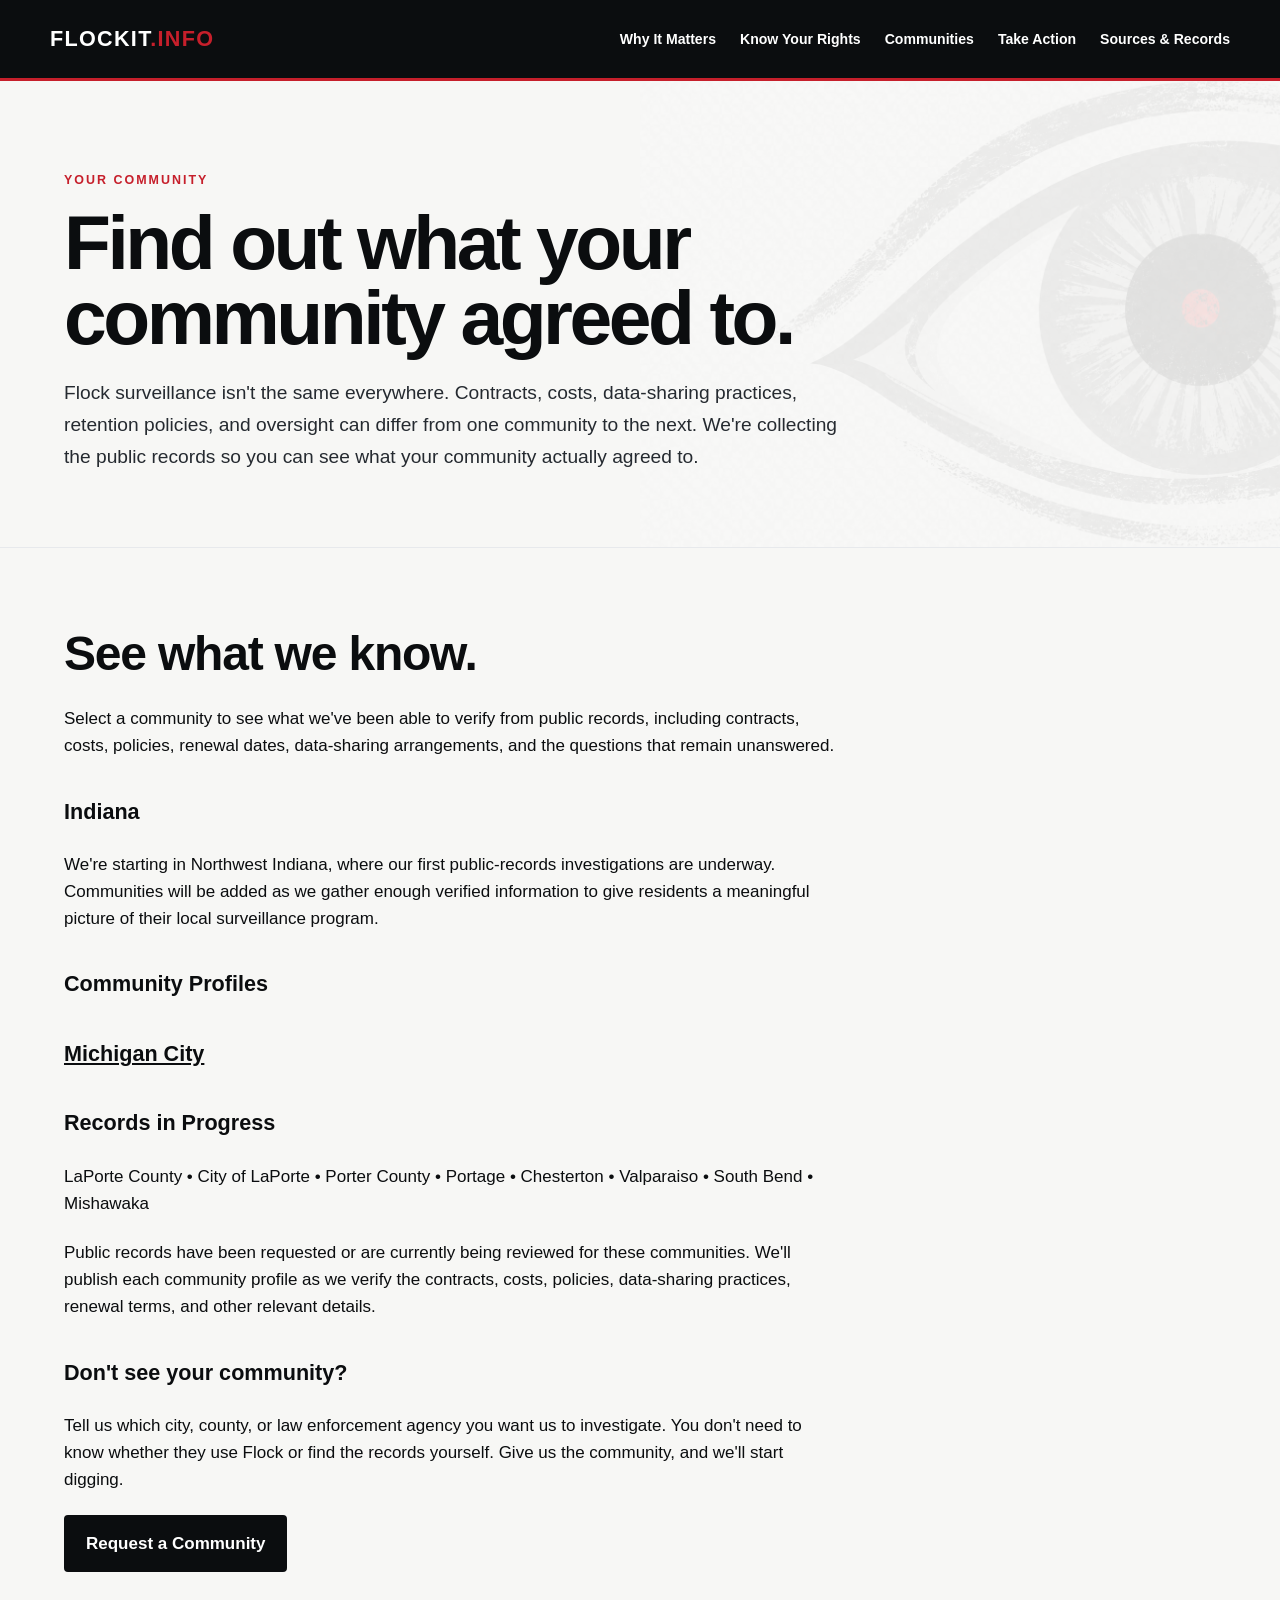
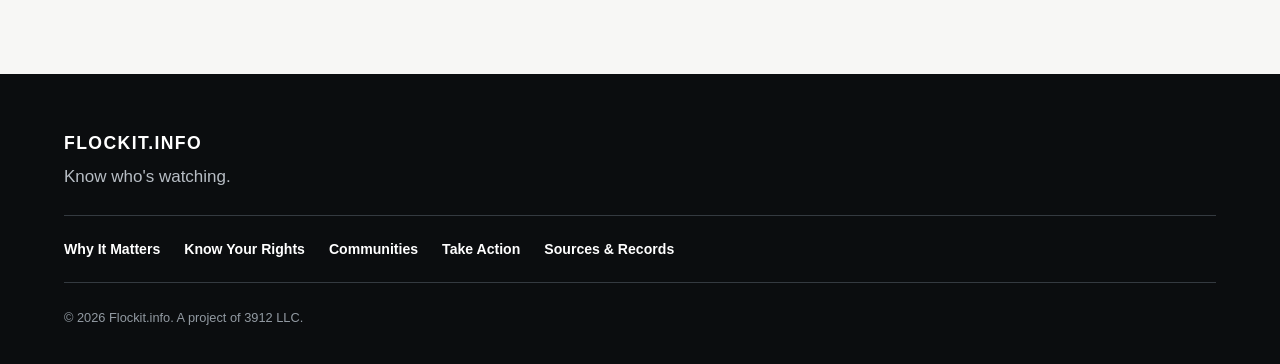
==== communities.html @ 0458b480 "Update communities.html Link Michigan City community profile" ====
<!DOCTYPE html>
<html lang="en">
<head>
  <meta charset="UTF-8">
  <meta name="viewport" content="width=device-width, initial-scale=1.0">

  <title>Communities | Flockit.info</title>
  <meta name="description" content="Know what surveillance technology is being used in your community, what it can do, and what you can do about it.">

  <link rel="stylesheet" href="styles.css">
</head>

<body>

  <!-- SITE HEADER -->
  <header class="site-header">
    <div class="header-inner">

      <a class="site-logo" href="index.html" aria-label="Flockit.info home">
        FLOCKIT<span>.INFO</span>
      </a>

      <nav class="site-nav" aria-label="Main navigation">
        <a href="why-it-matters.html">Why It Matters</a>
        <a href="#">Know Your Rights</a>
        <a href="find-your-community.html">Communities</a>
        <a href="take-action.html">Take Action</a>
        <a href="#">Sources &amp; Records</a>
      </nav>

    </div>
  </header>


  <!-- PAGE CONTENT -->
  <main>

    <section class="page-hero">
      <div class="content-width">

        <p class="eyebrow">YOUR COMMUNITY</p>

        <h1>Find out what your community agreed to.</h1>

        <p class="page-intro">
  Flock surveillance isn't the same everywhere. Contracts, costs, data-sharing practices, retention policies, and oversight can differ from one community to the next. We're collecting the public records so you can see what your community actually agreed to.
</p>

      </div>
    </section>


    <section class="content-section">
      <div class="content-width">

        <h2>See what we know.</h2>

       <p>
  Select a community to see what we've been able to verify from public records, including contracts, costs, policies, renewal dates, data-sharing arrangements, and the questions that remain unanswered.
</p>
<div class="community-list">

  <h3>Indiana</h3>

<p>
  We're starting in Northwest Indiana, where our first public-records investigations are underway. Communities will be added as we gather enough verified information to give residents a meaningful picture of their local surveillance program.
</p>

  <h3>Community Profiles</h3>

<p>
  <h3><a href="michigan-city.html">Michigan City</a></h3>
</p>

<h3>Records in Progress</h3>

<p>
  LaPorte County • City of LaPorte • Porter County • Portage • Chesterton • Valparaiso • South Bend • Mishawaka
</p>

<p>
  Public records have been requested or are currently being reviewed for these communities. We'll publish each community profile as we verify the contracts, costs, policies, data-sharing practices, renewal terms, and other relevant details.
</p>
</div>
        <h3>Don't see your community?</h3>

<p>
  Tell us which city, county, or law enforcement agency you want us to investigate. You don't need to know whether they use Flock or find the records yourself. Give us the community, and we'll start digging.
</p>

<p>
  <a class="button" href="request-a-community.html">Request a Community</a>
</p>
      </div>
    </section>

  </main>


  <!-- SITE FOOTER -->
  <footer class="site-footer">
    <div class="footer-inner">

      <div class="footer-brand">
        <strong>FLOCKIT.INFO</strong>
        <p>Know who's watching.</p>
      </div>

      <nav class="footer-nav" aria-label="Footer navigation">
        <a href="why-it-matters.html">Why It Matters</a>
        <a href="#">Know Your Rights</a>
        <a href="find-your-community.html">Communities</a>
        <a href="take-action.html">Take Action</a>
        <a href="#">Sources &amp; Records</a>
      </nav>

      <p class="footer-legal">
        © 2026 Flockit.info. A project of 3912 LLC.
      </p>

    </div>
  </footer>

</body>
</html>
---- styles.css ----
/* =========================================================
   FLOCKIT.INFO
   MASTER STYLESHEET

   Shared by every page on Flockit.info.
   Make site-wide design changes here whenever possible.
   ========================================================= */


/* ---------- SITE VARIABLES ---------- */

:root {
  --black: #0b0d0f;
  --dark: #15181c;
  --dark-gray: #252a30;
  --gray: #66707a;
  --light-gray: #e7e9ec;
  --off-white: #f7f7f5;
  --white: #ffffff;
  --red: #c61f2b;

  --content-width: 1180px;
  --reading-width: 780px;
}


/* ---------- RESET ---------- */

* {
  box-sizing: border-box;
}

html {
  scroll-behavior: smooth;
}

body {
  margin: 0;
  background: var(--white);
  color: var(--black);
  font-family: Arial, Helvetica, sans-serif;
  font-size: 17px;
  line-height: 1.6;
}

img {
  max-width: 100%;
  height: auto;
}

a {
  color: inherit;
}


/* ---------- SHARED PAGE WIDTH ---------- */

.content-width {
  width: min(90%, var(--content-width));
  margin: 0 auto;
}


/* =========================================================
   HEADER
   ========================================================= */

.site-header {
  background: var(--black);
  border-bottom: 3px solid var(--red);
}

.header-inner {
  width: min(94%, var(--content-width));
  min-height: 78px;
  margin: 0 auto;

  display: flex;
  align-items: center;
  justify-content: space-between;
  gap: 30px;
}

.site-logo {
  color: var(--white);
  font-size: 1.35rem;
  font-weight: 800;
  letter-spacing: 0.06em;
  text-decoration: none;
  white-space: nowrap;
}

.site-logo span {
  color: var(--red);
}


/* ---------- MAIN NAVIGATION ---------- */

.site-nav {
  display: flex;
  align-items: center;
  justify-content: flex-end;
  gap: 24px;
}

.site-nav a {
  color: var(--white);
  font-size: 0.88rem;
  font-weight: 700;
  text-decoration: none;
}

.site-nav a:hover,
.site-nav a:focus {
  color: var(--red);
}


/* =========================================================
   STANDARD PAGE HERO
   ========================================================= */

.page-hero {
  position: relative;
  overflow: hidden;
  padding: 90px 0 75px;
  background: var(--off-white);
  border-bottom: 1px solid var(--light-gray);
}

.page-hero::after {
  content: "";
  position: absolute;
  top: 50%;
  right: -120px;
  width: 760px;
  height: 520px;
  transform: translateY(-50%);
  background-image: url("eye-background.png");
  background-repeat: no-repeat;
  background-position: center;
  background-size: contain;
  opacity: 0.28;
  pointer-events: none;
}

.page-hero .content-width {
  position: relative;
  z-index: 1;
}

.eyebrow {
  margin: 0 0 14px;
  color: var(--red);
  font-size: 0.78rem;
  font-weight: 800;
  letter-spacing: 0.16em;
  text-transform: uppercase;
}

.page-hero h1 {
  max-width: 900px;
  margin: 0 0 22px;

  color: var(--black);
  font-size: clamp(2.6rem, 6vw, 5.5rem);
  line-height: 0.98;
  letter-spacing: -0.045em;
}

.page-intro {
  max-width: var(--reading-width);
  margin: 0;

  color: var(--dark-gray);
  font-size: 1.2rem;
  line-height: 1.65;
}


/* =========================================================
   STANDARD CONTENT
   ========================================================= */

.content-section {
  padding: 80px 0;
}

.content-section:nth-of-type(even) {
  background: var(--off-white);
}

.content-section h2 {
  max-width: 850px;
  margin: 0 0 24px;

  font-size: clamp(1.8rem, 4vw, 3rem);
  line-height: 1.1;
  letter-spacing: -0.025em;
}

.content-section h3 {
  margin-top: 35px;
  font-size: 1.35rem;
}

.content-section p {
  max-width: var(--reading-width);
  margin-top: 0;
  margin-bottom: 22px;
}


/* =========================================================
   BUTTONS
   ========================================================= */

.button {
  display: inline-block;
  padding: 13px 20px;

  background: var(--black);
  color: var(--white);

  border: 2px solid var(--black);
  border-radius: 4px;

  font-weight: 800;
  text-decoration: none;
}

.button:hover,
.button:focus {
  background: var(--red);
  border-color: var(--red);
}

.button-outline {
  background: transparent;
  color: var(--black);
}

.button-outline:hover,
.button-outline:focus {
  color: var(--white);
}


/* =========================================================
   CARDS
   ========================================================= */

.card-grid {
  display: grid;
  grid-template-columns: repeat(2, 1fr);
  gap: 24px;
  margin-top: 35px;
}

.card {
  padding: 28px;
  background: var(--white);
  border: 1px solid var(--light-gray);
  border-top: 4px solid var(--black);
}

.card h3 {
  margin: 0 0 12px;
}

.card p {
  margin-bottom: 0;
}


/* =========================================================
   CALLOUT / IMPORTANT INFORMATION
   ========================================================= */

.callout {
  max-width: 900px;
  margin: 40px 0;
  padding: 30px;

  background: var(--black);
  color: var(--white);

  border-left: 6px solid var(--red);
}

.callout h2,
.callout h3 {
  margin-top: 0;
  color: var(--white);
}

.callout p:last-child {
  margin-bottom: 0;
}


/* =========================================================
   FOOTER
   ========================================================= */

.site-footer {
  padding: 55px 0 35px;
  background: var(--black);
  color: var(--white);
}

.footer-inner {
  width: min(90%, var(--content-width));
  margin: 0 auto;
}

.footer-brand strong {
  font-size: 1.1rem;
  letter-spacing: 0.08em;
}

.footer-brand p {
  margin: 5px 0 25px;
  color: #b7bdc4;
}

.footer-nav {
  display: flex;
  flex-wrap: wrap;
  gap: 12px 24px;
  padding: 22px 0;

  border-top: 1px solid #343a40;
  border-bottom: 1px solid #343a40;
}

.footer-nav a {
  color: var(--white);
  font-size: 0.88rem;
  font-weight: 700;
  text-decoration: none;
}

.footer-nav a:hover,
.footer-nav a:focus {
  color: var(--red);
}

.footer-legal {
  margin: 25px 0 0;
  color: #929aa2;
  font-size: 0.8rem;
}


/* =========================================================
   ACCESSIBILITY
   ========================================================= */

a:focus-visible,
button:focus-visible {
  outline: 3px solid var(--red);
  outline-offset: 4px;
}


/* =========================================================
   MOBILE
   ========================================================= */

@media (max-width: 900px) {

  .header-inner {
    padding: 18px 0;
    flex-direction: column;
    align-items: flex-start;
  }

  .site-nav {
    width: 100%;
    flex-wrap: wrap;
    justify-content: flex-start;
    gap: 10px 18px;
  }

  .page-hero {
    padding: 65px 0 55px;
  }

  .content-section {
    padding: 60px 0;
  }

  .card-grid {
    grid-template-columns: 1fr;
  }
}


@media (max-width: 600px) {

  body {
    font-size: 16px;
  }

  .site-nav {
    flex-direction: column;
    align-items: flex-start;
  }

  .page-hero h1 {
    font-size: 2.7rem;
  }

  .callout {
    padding: 24px;
  }
}
.community-request-form {
  display: grid;
  gap: 0.75rem;
  max-width: 760px;
  margin-top: 2rem;
}

.community-request-form label {
  font-weight: 700;
}

.community-request-form input,
.community-request-form textarea {
  width: 100%;
  padding: 0.65rem 0.8rem;
  border: 1px solid #cfcfcf;
  font: inherit;
  background: #fff;
}

.community-request-form textarea {
  resize: vertical;
}

.community-request-form .button {
  width: fit-content;
  margin-top: 0.5rem;
  border: 0;
  cursor: pointer;
}

.form-note {
  max-width: 760px;
  margin-top: 1.5rem;
  font-size: 0.95rem;
}
/* =========================================================
   SUPPORT THE WORK
   ========================================================= */

.support-cta {
  margin-top: 2.5rem;
  padding: 2rem;
  border: 2px solid var(--black);
  border-left: 6px solid var(--red);
  background: var(--white);
}

.support-cta h3 {
  margin-top: 0;
  font-size: 1.5rem;
}

.support-cta p:last-child {
  margin-bottom: 0;
}

/* =========================================================
   COMMUNITY PROFILE — AT A GLANCE
   ========================================================= */

.profile-facts {
  display: grid;
  grid-template-columns: repeat(3, 1fr);
  gap: 1px;
  margin-bottom: 3.5rem;
  background: var(--black);
  border: 2px solid var(--black);
}

.profile-facts h2 {
  grid-column: 1 / -1;
  margin: 0;
  padding: 1.5rem 2rem;
  background: var(--black);
  color: var(--white);
  font-size: 1.75rem;
}

.profile-fact {
  display: flex;
  flex-direction: column;
  gap: 0.4rem;
  padding: 1.5rem 2rem;
  background: var(--white);
}

.fact-label {
  color: var(--red);
  font-size: 0.8rem;
  font-weight: 800;
  letter-spacing: 0.08em;
  text-transform: uppercase;
}

.profile-fact strong {
  font-size: 1.1rem;
  line-height: 1.35;
}
@media (max-width: 768px) {
  .profile-facts {
    grid-template-columns: 1fr;
  }

  .profile-facts h2 {
    padding: 1.25rem 1.5rem;
  }

  .profile-fact {
    padding: 1.25rem 1.5rem;
  }
}
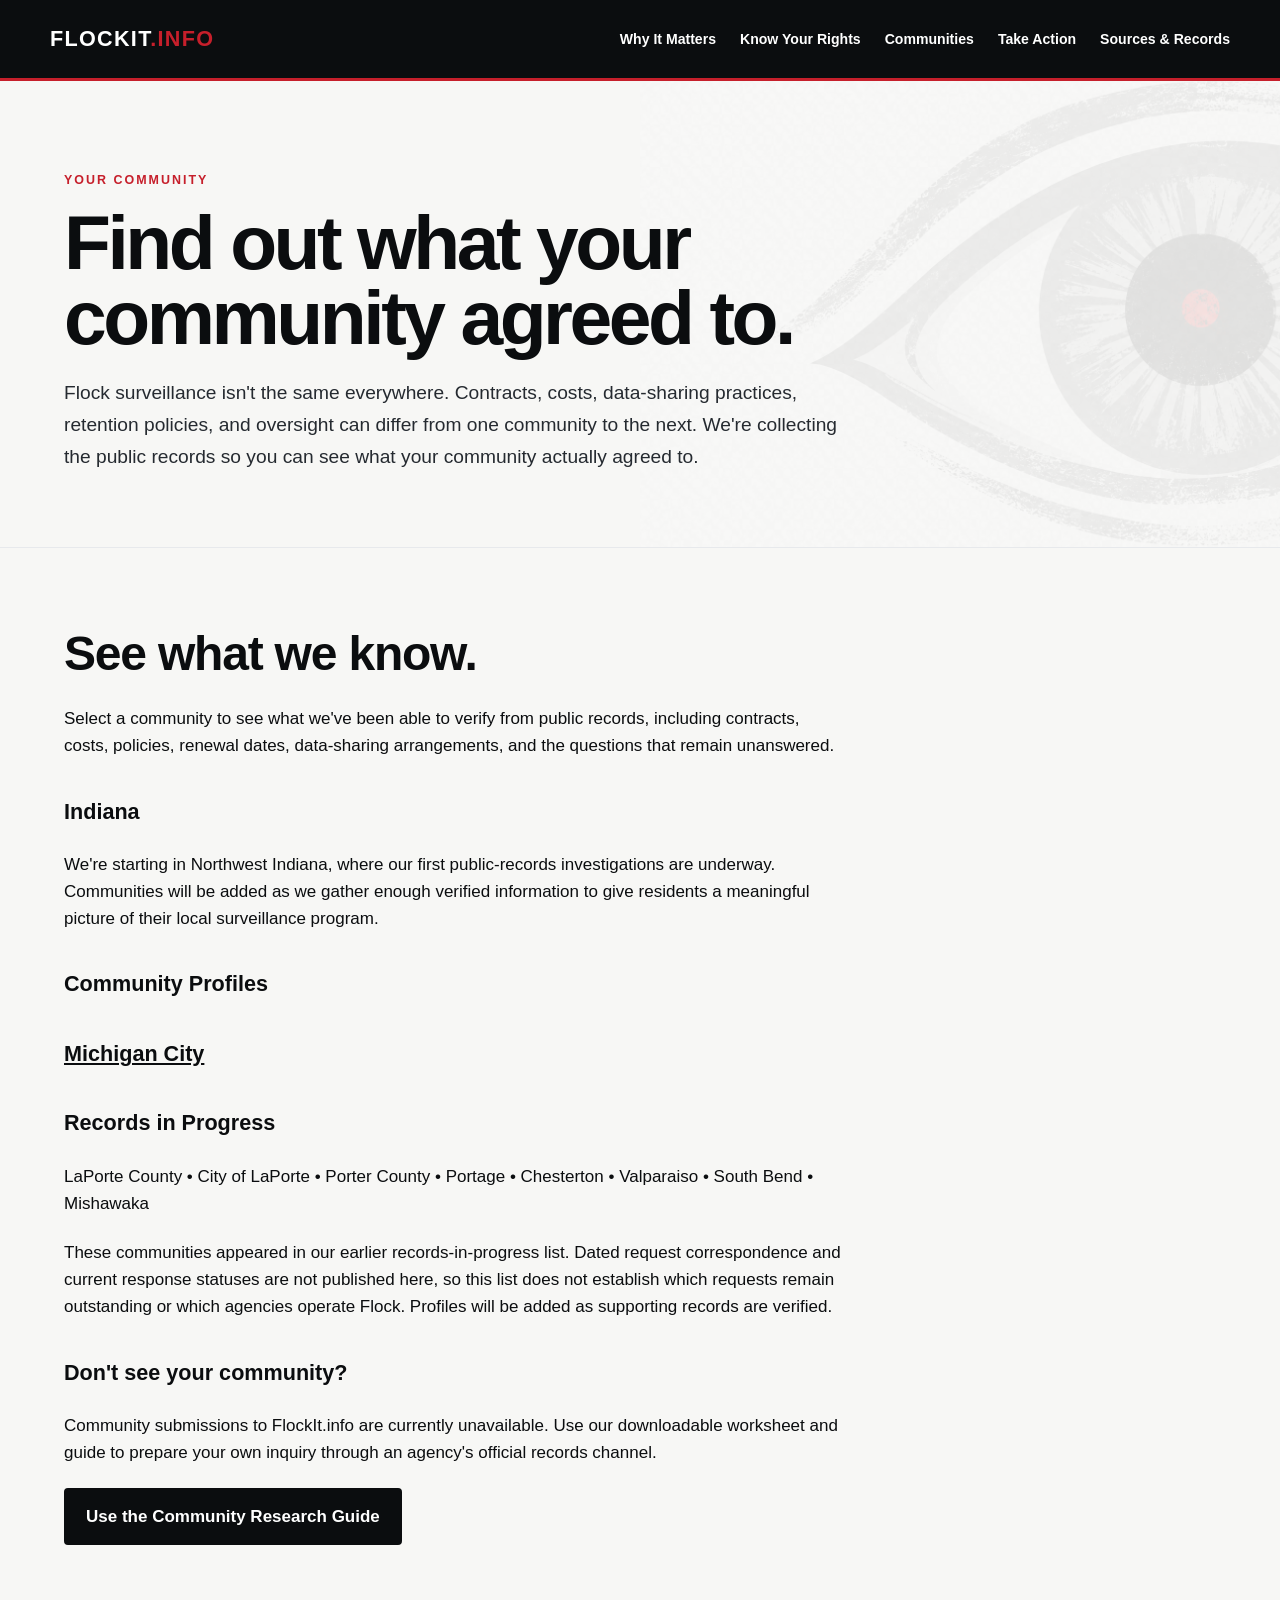
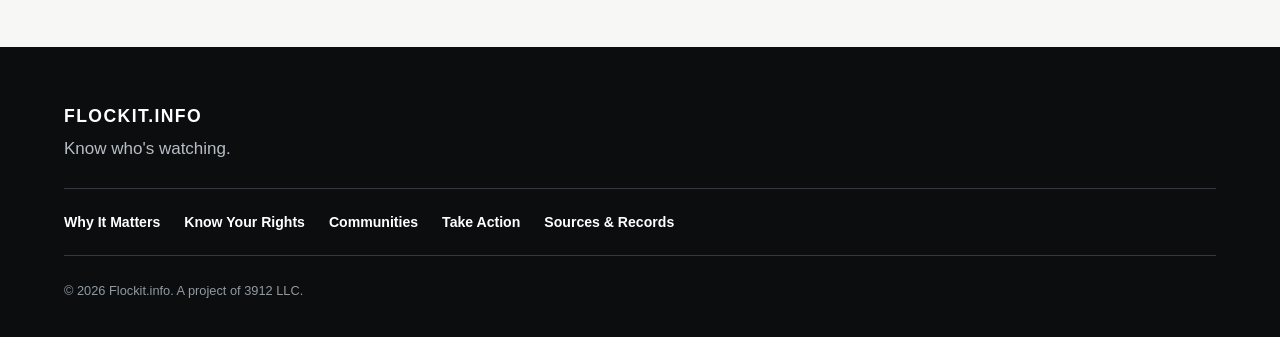
==== commit 3e0ffe87: "Correct Michigan City evidence summaries and replace broken community intake" ====
--- a/communities.html
+++ b/communities.html
@@ -8,6 +8,12 @@
   <meta name="description" content="Know what surveillance technology is being used in your community, what it can do, and what you can do about it.">
 
   <link rel="stylesheet" href="styles.css">
+  
+  <!-- Vercel Web Analytics -->
+  <script>
+    window.va = window.va || function () { (window.vaq = window.vaq || []).push(arguments); };
+  </script>
+  <script defer src="/_vercel/insights/script.js"></script>
 </head>
 
 <body>
@@ -22,10 +28,10 @@
 
       <nav class="site-nav" aria-label="Main navigation">
         <a href="why-it-matters.html">Why It Matters</a>
-        <a href="#">Know Your Rights</a>
-        <a href="find-your-community.html">Communities</a>
+        <a href="know-your-rights.html">Know Your Rights</a>
+        <a href="communities.html">Communities</a>
         <a href="take-action.html">Take Action</a>
-        <a href="#">Sources &amp; Records</a>
+        <a href="sources-records.html">Sources &amp; Records</a>
       </nav>
 
     </div>
@@ -68,9 +74,7 @@
 
   <h3>Community Profiles</h3>
 
-<p>
-  <h3><a href="michigan-city.html">Michigan City</a></h3>
-</p>
+<h3><a href="michigan-city.html">Michigan City</a></h3>
 
 <h3>Records in Progress</h3>
 
@@ -79,17 +83,17 @@
 </p>
 
 <p>
-  Public records have been requested or are currently being reviewed for these communities. We'll publish each community profile as we verify the contracts, costs, policies, data-sharing practices, renewal terms, and other relevant details.
+  These communities appeared in our earlier records-in-progress list. Dated request correspondence and current response statuses are not published here, so this list does not establish which requests remain outstanding or which agencies operate Flock. Profiles will be added as supporting records are verified.
 </p>
 </div>
         <h3>Don't see your community?</h3>
 
 <p>
-  Tell us which city, county, or law enforcement agency you want us to investigate. You don't need to know whether they use Flock or find the records yourself. Give us the community, and we'll start digging.
+  Community submissions to FlockIt.info are currently unavailable. Use our downloadable worksheet and guide to prepare your own inquiry through an agency's official records channel.
 </p>
 
 <p>
-  <a class="button" href="request-a-community.html">Request a Community</a>
+  <a class="button" href="request-a-community.html">Use the Community Research Guide</a>
 </p>
       </div>
     </section>
@@ -107,12 +111,12 @@
       </div>
 
       <nav class="footer-nav" aria-label="Footer navigation">
-        <a href="why-it-matters.html">Why It Matters</a>
-        <a href="#">Know Your Rights</a>
-        <a href="find-your-community.html">Communities</a>
-        <a href="take-action.html">Take Action</a>
-        <a href="#">Sources &amp; Records</a>
-      </nav>
+  <a href="why-it-matters.html">Why It Matters</a>
+  <a href="know-your-rights.html">Know Your Rights</a>
+  <a href="communities.html">Communities</a>
+  <a href="take-action.html">Take Action</a>
+  <a href="sources-records.html">Sources &amp; Records</a>
+</nav>
 
       <p class="footer-legal">
         © 2026 Flockit.info. A project of 3912 LLC.
--- a/styles.css
+++ b/styles.css
@@ -179,6 +179,42 @@
 }
 
 
+.mc-shortcut {
+  max-width: 680px;
+  margin-top: 28px;
+  padding: 22px 24px;
+  border-left: 5px solid var(--red);
+  background: rgba(255, 255, 255, 0.9);
+}
+
+.mc-shortcut p {
+  margin: 0 0 8px;
+  color: var(--dark-gray);
+  font-size: 1rem;
+  line-height: 1.5;
+}
+
+.mc-shortcut p:first-child {
+  color: var(--black);
+  font-size: 1.35rem;
+}
+
+.mc-shortcut-button {
+  display: inline-block;
+  margin-top: 8px;
+  padding: 12px 18px;
+  background: var(--black);
+  color: white;
+  font-weight: 700;
+  text-decoration: none;
+  letter-spacing: 0.02em;
+}
+
+.mc-shortcut-button:hover {
+  background: var(--red);
+  color: var(--black);
+}
+
 /* =========================================================
    STANDARD CONTENT
    ========================================================= */
@@ -529,3 +565,818 @@
     padding: 1.25rem 1.5rem;
   }
 }
+.profile-verified {
+  grid-column: 1 / -1;
+  margin: 0;
+  padding: 0 2rem 1.25rem;
+  background: var(--black);
+  color: #b8bec5;
+  font-size: 0.85rem;
+}
+/* =========================================================
+   COMMUNITY PROFILE — VEHICLE FINGERPRINT
+   ========================================================= */
+
+.vehicle-fingerprint {
+  margin: 3.5rem 0;
+  padding: 2.5rem;
+  background: var(--black);
+  color: var(--white);
+}
+
+.vehicle-fingerprint .eyebrow {
+  margin-top: 0;
+  color: var(--red);
+}
+
+.vehicle-fingerprint h2 {
+  margin: 0.5rem 0 1rem;
+  color: var(--white);
+  font-size: 2.5rem;
+}
+
+.vehicle-fingerprint-intro {
+  max-width: 760px;
+  margin-bottom: 2rem;
+  font-size: 1.15rem;
+}
+
+.fingerprint-grid {
+  display: grid;
+  grid-template-columns: repeat(3, 1fr);
+  gap: 1px;
+  margin: 2rem 0;
+  background: #444;
+  border: 1px solid #444;
+}
+
+.fingerprint-grid span {
+  padding: 1rem 1.25rem;
+  background: var(--white);
+  color: var(--black);
+  font-weight: 800;
+}
+
+.vehicle-fingerprint-note {
+  max-width: 900px;
+  margin: 2rem 0 0;
+}
+
+@media (max-width: 768px) {
+  .vehicle-fingerprint {
+    padding: 1.5rem;
+  }
+
+  .vehicle-fingerprint h2 {
+    font-size: 2rem;
+  }
+
+  .fingerprint-grid {
+    grid-template-columns: 1fr;
+  }
+}
+/* =========================================================
+   COMMUNITY PROFILE — DATA SHARING
+   ========================================================= */
+
+.sharing-section {
+  margin: 3.5rem 0;
+}
+
+.sharing-section h2 {
+  margin: 0.5rem 0 1.75rem;
+  font-size: 2.5rem;
+}
+
+.sharing-grid {
+  display: grid;
+  grid-template-columns: repeat(2, 1fr);
+  gap: 1px;
+  background: var(--black);
+  border: 2px solid var(--black);
+}
+
+.sharing-card {
+  padding: 2rem;
+  background: var(--white);
+}
+
+.sharing-label {
+  display: block;
+  margin-bottom: 0.75rem;
+  color: var(--red);
+  font-size: 0.8rem;
+  font-weight: 800;
+  letter-spacing: 0.08em;
+  text-transform: uppercase;
+}
+
+.sharing-card p {
+  margin: 0;
+}
+.technology-section + .technology-section {
+  margin-top: 4rem;
+}
+.sharing-question {
+  margin-top: 1px;
+  padding: 2rem;
+  background: var(--black);
+  color: var(--white);
+}
+
+.sharing-question p {
+  max-width: 900px;
+  margin: 0;
+  font-size: 1.1rem;
+}
+
+@media (max-width: 768px) {
+  .sharing-section h2 {
+    font-size: 2rem;
+  }
+
+  .sharing-grid {
+    grid-template-columns: 1fr;
+  }
+
+  .sharing-card,
+  .sharing-question {
+    padding: 1.5rem;
+  }
+}
+/* =========================================================
+   COMMUNITY PROFILE — CONTRACT RENEWAL
+   ========================================================= */
+
+.renewal-section {
+  margin: 3.5rem 0;
+}
+
+.renewal-section h2 {
+  margin: 0.5rem 0 1.75rem;
+  font-size: 2.5rem;
+}
+
+.renewal-facts {
+  display: grid;
+  grid-template-columns: repeat(3, 1fr);
+  gap: 1px;
+  margin-bottom: 1.75rem;
+  background: var(--black);
+  border: 2px solid var(--black);
+}
+
+.renewal-facts > div {
+  padding: 1.5rem 2rem;
+  background: var(--white);
+}
+
+.renewal-label {
+  display: block;
+  margin-bottom: 0.5rem;
+  color: var(--red);
+  font-size: 0.8rem;
+  font-weight: 800;
+  letter-spacing: 0.08em;
+  text-transform: uppercase;
+}
+
+.renewal-facts strong {
+  display: block;
+  font-size: 1.1rem;
+  line-height: 1.35;
+}
+
+@media (max-width: 768px) {
+  .renewal-section h2 {
+    font-size: 2rem;
+  }
+
+  .renewal-facts {
+    grid-template-columns: 1fr;
+  }
+
+  .renewal-facts > div {
+    padding: 1.25rem 1.5rem;
+  }
+}
+/* =========================================================
+   COMMUNITY PROFILE — PROPOSED EXPANSION
+   ========================================================= */
+
+.expansion-section {
+  margin: 3.5rem 0;
+}
+
+.expansion-section h2 {
+  margin: 0.5rem 0 1rem;
+  font-size: 2.5rem;
+}
+
+.expansion-intro {
+  max-width: 850px;
+  margin-bottom: 2rem;
+  font-size: 1.1rem;
+}
+
+.expansion-grid {
+  display: grid;
+  grid-template-columns: repeat(2, 1fr);
+  gap: 1px;
+  background: var(--black);
+  border: 2px solid var(--black);
+}
+
+.expansion-item {
+  padding: 1.5rem 2rem;
+  background: var(--white);
+}
+
+.expansion-item span {
+  font-weight: 800;
+  line-height: 1.35;
+}
+
+.expansion-removed {
+  display: flex;
+  flex-direction: column;
+  gap: 0.4rem;
+  margin-top: 1px;
+  padding: 1.5rem 2rem;
+  background: #f2f2f2;
+  border: 2px solid var(--black);
+  border-top: 0;
+}
+
+.expansion-label {
+  color: var(--red);
+  font-size: 0.8rem;
+  font-weight: 800;
+  letter-spacing: 0.08em;
+  text-transform: uppercase;
+}
+
+.expansion-removed strong {
+  font-size: 1.1rem;
+}
+
+.expansion-claim {
+  margin-top: 2rem;
+  padding: 2rem;
+  background: var(--black);
+  color: var(--white);
+}
+
+.expansion-claim p {
+  max-width: 950px;
+  margin: 0.75rem 0 0;
+}
+
+@media (max-width: 768px) {
+  .expansion-section h2 {
+    font-size: 2rem;
+  }
+
+  .expansion-grid {
+    grid-template-columns: 1fr;
+  }
+
+  .expansion-item,
+  .expansion-removed,
+  .expansion-claim {
+    padding: 1.5rem;
+  }
+}
+/* =========================================================
+   COMMUNITY PROFILE — OPEN QUESTIONS
+   ========================================================= */
+
+.unknown-section {
+  margin: 3.5rem 0;
+}
+
+.unknown-section h2 {
+  margin: 0.5rem 0 1.75rem;
+  font-size: 2.5rem;
+}
+
+.unknown-grid {
+  display: grid;
+  grid-template-columns: repeat(2, 1fr);
+  gap: 1px;
+  background: var(--black);
+  border: 2px solid var(--black);
+}
+
+.unknown-item {
+  display: flex;
+  gap: 1.25rem;
+  padding: 1.75rem 2rem;
+  background: var(--white);
+}
+
+.unknown-item span {
+  flex: 0 0 auto;
+  color: var(--red);
+  font-size: 0.9rem;
+  font-weight: 800;
+  letter-spacing: 0.08em;
+}
+
+.unknown-item p {
+  margin: 0;
+}
+
+.unknown-note {
+  padding-top: 1.5rem;
+  margin: 0;
+  font-size: 0.95rem;
+}
+
+@media (max-width: 768px) {
+  .unknown-section h2 {
+    font-size: 2rem;
+  }
+
+  .unknown-grid {
+    grid-template-columns: 1fr;
+  }
+
+  .unknown-item {
+    padding: 1.5rem;
+  }
+}
+/* =========================================================
+   COMMUNITY PROFILE — PUBLIC COST
+   ========================================================= */
+
+.cost-section {
+  margin: 3.5rem 0;
+}
+
+.cost-section h2 {
+  margin: 0.5rem 0 1.75rem;
+  font-size: 2.5rem;
+}
+
+.cost-grid {
+  display: grid;
+  grid-template-columns: repeat(2, 1fr);
+  gap: 1px;
+  background: var(--black);
+  border: 2px solid var(--black);
+}
+
+.cost-item {
+  padding: 2rem;
+  background: var(--white);
+}
+
+.cost-label {
+  display: block;
+  margin-bottom: 0.75rem;
+  color: var(--red);
+  font-size: 0.8rem;
+  font-weight: 800;
+  letter-spacing: 0.08em;
+  text-transform: uppercase;
+}
+
+.cost-item strong {
+  display: block;
+  margin-bottom: 0.35rem;
+  font-size: 2rem;
+  line-height: 1.1;
+}
+
+.cost-item p {
+  margin: 0;
+}
+
+.cost-detail {
+  margin-top: 0.75rem !important;
+  font-size: 0.95rem;
+}
+
+.cost-note {
+  padding-top: 1.5rem;
+  margin: 0;
+  max-width: 950px;
+  font-size: 0.95rem;
+}
+
+@media (max-width: 768px) {
+  .cost-section h2 {
+    font-size: 2rem;
+  }
+
+  .cost-grid {
+    grid-template-columns: 1fr;
+  }
+
+  .cost-item {
+    padding: 1.5rem;
+  }
+}
+/* =========================================================
+   COMMUNITY PROFILE — SOURCE RECORDS
+   ========================================================= */
+
+.profile-records {
+  margin: 3.5rem 0;
+}
+
+.profile-records h2 {
+  margin: 0.5rem 0 1rem;
+  font-size: 2.5rem;
+}
+
+.profile-records-intro {
+  max-width: 850px;
+  margin-bottom: 2rem;
+  font-size: 1.05rem;
+}
+
+.records-list {
+  display: grid;
+  grid-template-columns: repeat(2, 1fr);
+  gap: 1px;
+  background: var(--black);
+  border: 2px solid var(--black);
+}
+
+.record-item {
+  padding: 1.75rem 2rem;
+  background: var(--white);
+}
+
+.record-type {
+  display: block;
+  margin-bottom: 0.6rem;
+  color: var(--red);
+  font-size: 0.8rem;
+  font-weight: 800;
+  letter-spacing: 0.08em;
+  text-transform: uppercase;
+}
+
+.record-item strong {
+  display: block;
+  margin-bottom: 0.75rem;
+  font-size: 1.1rem;
+  line-height: 1.35;
+}
+
+.record-item p {
+  margin: 0 0 1rem;
+}
+
+.record-item a,
+.record-status {
+  font-weight: 700;
+}
+
+.record-status {
+  color: #666;
+}
+
+@media (max-width: 768px) {
+  .profile-records h2 {
+    font-size: 2rem;
+  }
+
+  .records-list {
+    grid-template-columns: 1fr;
+  }
+
+  .record-item {
+    padding: 1.5rem;
+  }
+}
+
+/* =========================================================
+   SOURCES & RECORDS — LIBRARY
+   ========================================================= */
+
+.records-library-section {
+  margin: 3.5rem 0 0;
+}
+
+.records-library-section h2 {
+  margin: 0 0 0.75rem;
+  font-size: 2.5rem;
+}
+
+.records-library-section > p {
+  max-width: 850px;
+}
+
+.records-library-grid {
+  display: grid;
+  grid-template-columns: repeat(2, 1fr);
+  gap: 1px;
+  margin-top: 2rem;
+  background: var(--black);
+  border: 2px solid var(--black);
+}
+
+.records-library-item {
+  padding: 1.75rem 2rem;
+  background: var(--white);
+}
+
+.records-library-item strong {
+  display: block;
+  margin-bottom: 0.75rem;
+  font-size: 1.1rem;
+  line-height: 1.35;
+}
+
+.records-library-item p {
+  margin: 0 0 1rem;
+}
+
+.records-library-item a,
+.records-library-item .record-status {
+  font-weight: 700;
+}
+
+.records-library-note {
+  padding-top: 1.5rem;
+  margin: 0;
+  font-size: 0.95rem;
+}
+
+@media (max-width: 768px) {
+  .records-library-section h2 {
+    font-size: 2rem;
+  }
+
+  .records-library-grid {
+    grid-template-columns: 1fr;
+  }
+
+  .records-library-item {
+    padding: 1.5rem;
+  }
+}
+
+/* =========================================================
+   HOMEPAGE — MICHIGAN CITY FINDINGS
+   ========================================================= */
+
+.home-findings-grid {
+  display: grid;
+  grid-template-columns: repeat(2, 1fr);
+  gap: 1px;
+  margin: 2rem 0;
+  background: var(--black);
+  border: 2px solid var(--black);
+}
+
+.home-finding {
+  padding: 1.5rem 2rem;
+  background: var(--white);
+}
+
+.home-finding span {
+  display: block;
+  margin-bottom: 0.5rem;
+  color: var(--red);
+  font-size: 0.8rem;
+  font-weight: 800;
+  letter-spacing: 0.08em;
+  text-transform: uppercase;
+}
+
+.home-finding strong {
+  display: block;
+  font-size: 1.1rem;
+  line-height: 1.35;
+}
+
+@media (max-width: 768px) {
+  .home-findings-grid {
+    grid-template-columns: 1fr;
+  }
+
+  .home-finding {
+    padding: 1.25rem 1.5rem;
+  }
+}
+
+/* =========================================================
+   PLATE SEARCH LOOKUP
+   ========================================================= */
+
+.plate-lookup {
+  margin: 2rem 0 2.5rem;
+  padding: 2rem;
+  background: var(--black);
+  color: var(--white);
+}
+
+.plate-lookup .eyebrow {
+  margin-top: 0;
+  color: var(--red);
+}
+
+.plate-lookup h2 {
+  margin: 0.5rem 0 1rem;
+  color: var(--white);
+}
+
+.plate-lookup p {
+  max-width: 900px;
+}
+
+.plate-lookup .button {
+  margin-top: 0.5rem;
+  background: var(--white);
+  color: var(--black);
+}
+
+.plate-lookup .button:hover {
+  background: var(--red);
+  color: var(--white);
+}
+
+/* =========================================================
+   TAKE ACTION CHECKLIST
+   ========================================================= */
+
+.action-checklist {
+  display: grid;
+  grid-template-columns: repeat(2, 1fr);
+  gap: 1px;
+  margin-top: 2rem;
+  background: var(--black);
+  border: 2px solid var(--black);
+}
+
+.action-checklist-item {
+  padding: 1.75rem 2rem;
+  background: var(--white);
+}
+
+.action-checklist-item span {
+  display: block;
+  margin-bottom: 0.5rem;
+  color: var(--red);
+  font-size: 0.8rem;
+  font-weight: 800;
+  letter-spacing: 0.08em;
+}
+
+.action-checklist-item strong {
+  display: block;
+  margin-bottom: 0.5rem;
+  font-size: 1.1rem;
+}
+
+.action-checklist-item p {
+  margin: 0;
+}
+
+@media (max-width: 768px) {
+  .action-checklist {
+    grid-template-columns: 1fr;
+  }
+
+  .action-checklist-item {
+    padding: 1.5rem;
+  }
+}
+
+/* =========================================================
+   REAL-WORLD EXAMPLE
+   ========================================================= */
+
+.real-world-example {
+  background: var(--white);
+  color: var(--black);
+}
+
+.real-world-example .content-width {
+  padding: 3rem;
+  background: var(--black);
+  color: var(--white);
+}
+
+.real-world-example .eyebrow {
+  margin-bottom: 1rem;
+  color: var(--red);
+}
+
+.real-world-example h2 {
+  color: var(--white);
+}
+
+.real-world-example a {
+  color: var(--white);
+  font-weight: 800;
+}
+
+.real-world-example a:hover,
+.real-world-example a:focus {
+  color: var(--red);
+}
+
+@media (max-width: 768px) {
+  .real-world-example .content-width {
+    padding: 1.5rem;
+  }
+}
+
+/* =========================================================
+   KNOW YOUR RIGHTS CHECKLIST
+   ========================================================= */
+
+.rights-checklist {
+  margin: 3rem 0;
+  padding: 2.5rem;
+  background: var(--black);
+  color: var(--white);
+}
+
+.rights-checklist .eyebrow {
+  margin-top: 0;
+  color: var(--red);
+}
+
+.rights-checklist h2 {
+  max-width: 850px;
+  margin-bottom: 2rem;
+  color: var(--white);
+}
+
+.rights-checklist-grid {
+  display: grid;
+  grid-template-columns: repeat(2, 1fr);
+  gap: 1px;
+  background: var(--gray);
+  border: 1px solid var(--gray);
+}
+
+.rights-checklist-item {
+  padding: 1.5rem;
+  background: var(--white);
+  color: var(--black);
+}
+
+.rights-checklist-item span {
+  display: block;
+  margin-bottom: 0.5rem;
+  color: var(--red);
+  font-size: 0.8rem;
+  font-weight: 800;
+  letter-spacing: 0.08em;
+}
+
+.rights-checklist-item strong {
+  display: block;
+  margin-bottom: 0.5rem;
+  font-size: 1.1rem;
+}
+
+.rights-checklist-item p {
+  margin: 0;
+}
+
+@media (max-width: 768px) {
+  .rights-checklist {
+    padding: 1.5rem;
+  }
+
+  .rights-checklist-grid {
+    grid-template-columns: 1fr;
+  }
+}
+
+.historical-quote {
+  padding: 4rem 0 4.5rem;
+  border-top: 1px solid #d9d9d9;
+  border-bottom: 1px solid #d9d9d9;
+  text-align: center;
+}
+
+.historical-quote blockquote {
+  max-width: 1100px;
+  margin: 0 auto 1.5rem;
+  font-family: Georgia, "Times New Roman", serif;
+  font-size: clamp(2rem, 3.2vw, 3rem);
+  font-style: italic;
+  line-height: 1.35;
+  font-weight: 400;
+}
+
+.quote-attribution {
+  margin: 0;
+  font-size: 0.95rem;
+  font-weight: 700;
+  letter-spacing: 0.08em;
+  text-transform: uppercase;
+}
+.quote-emphasis {
+  color: var(--red);
+}
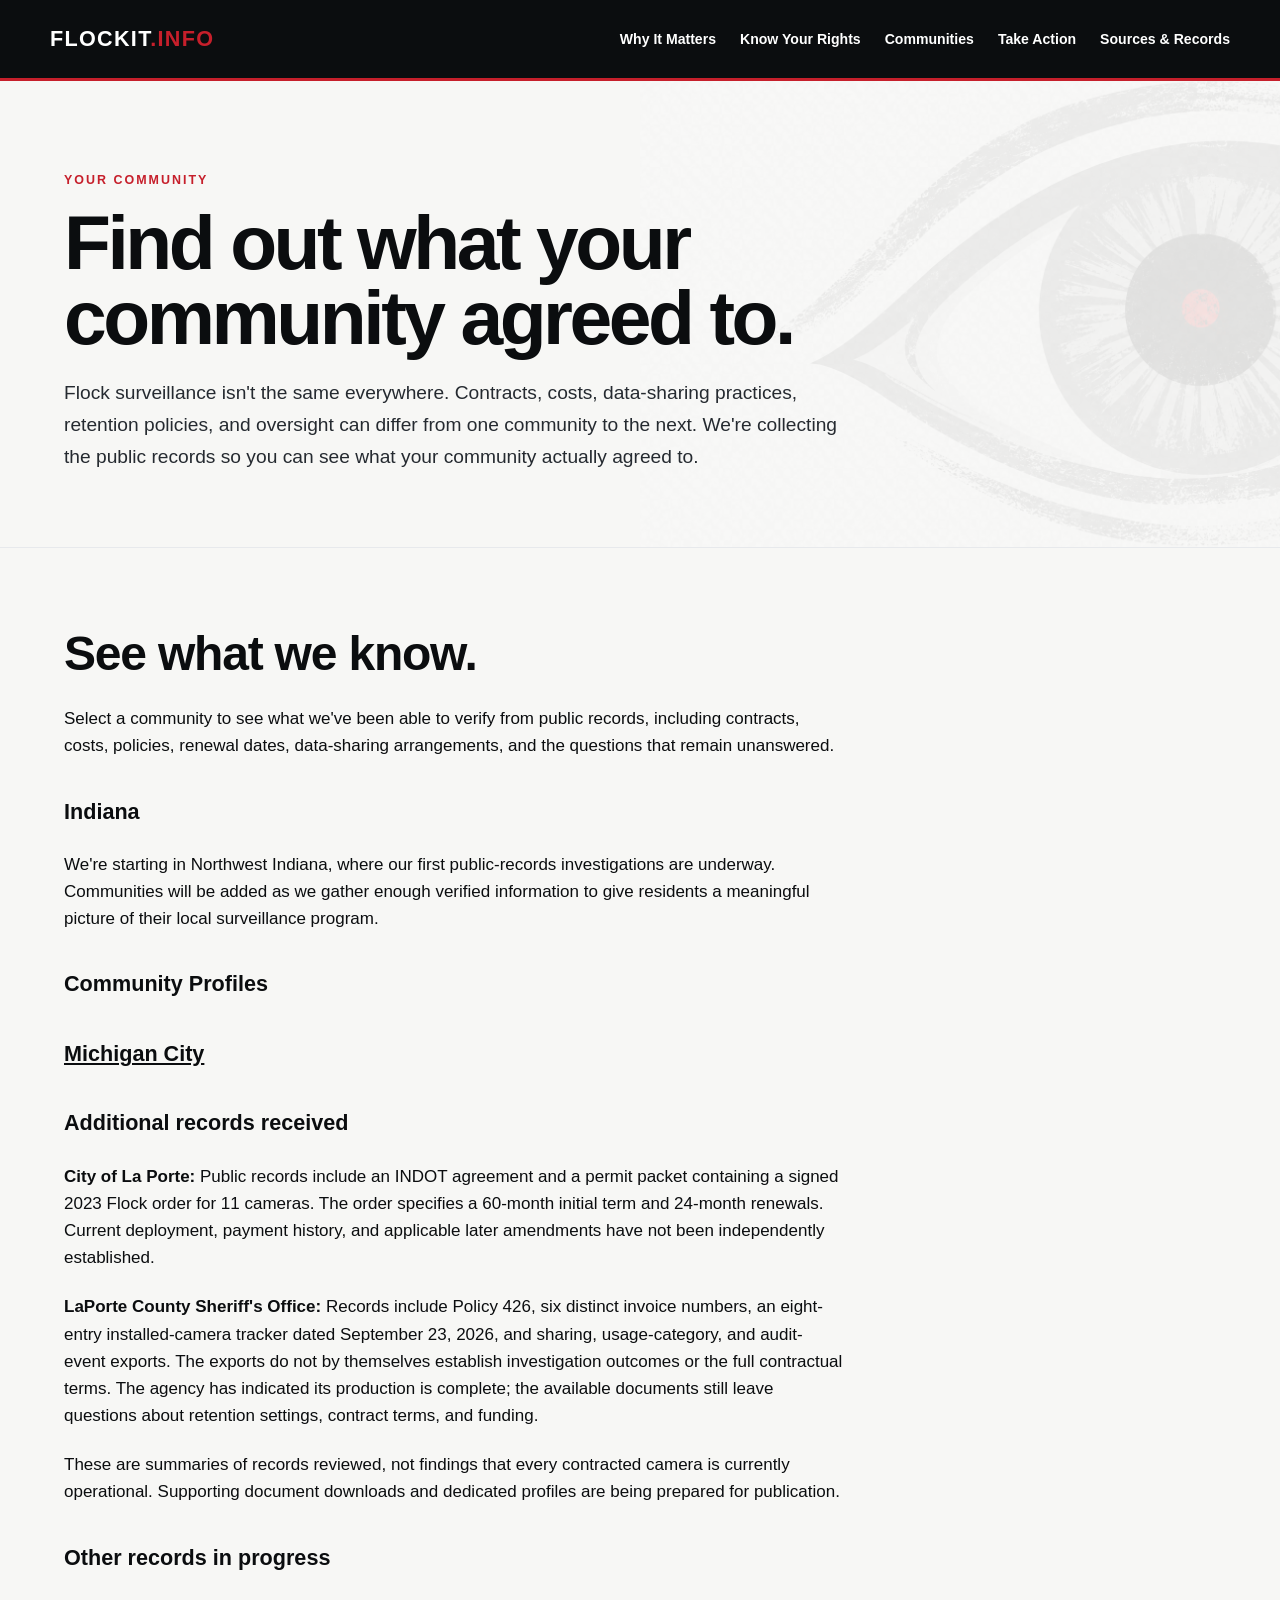
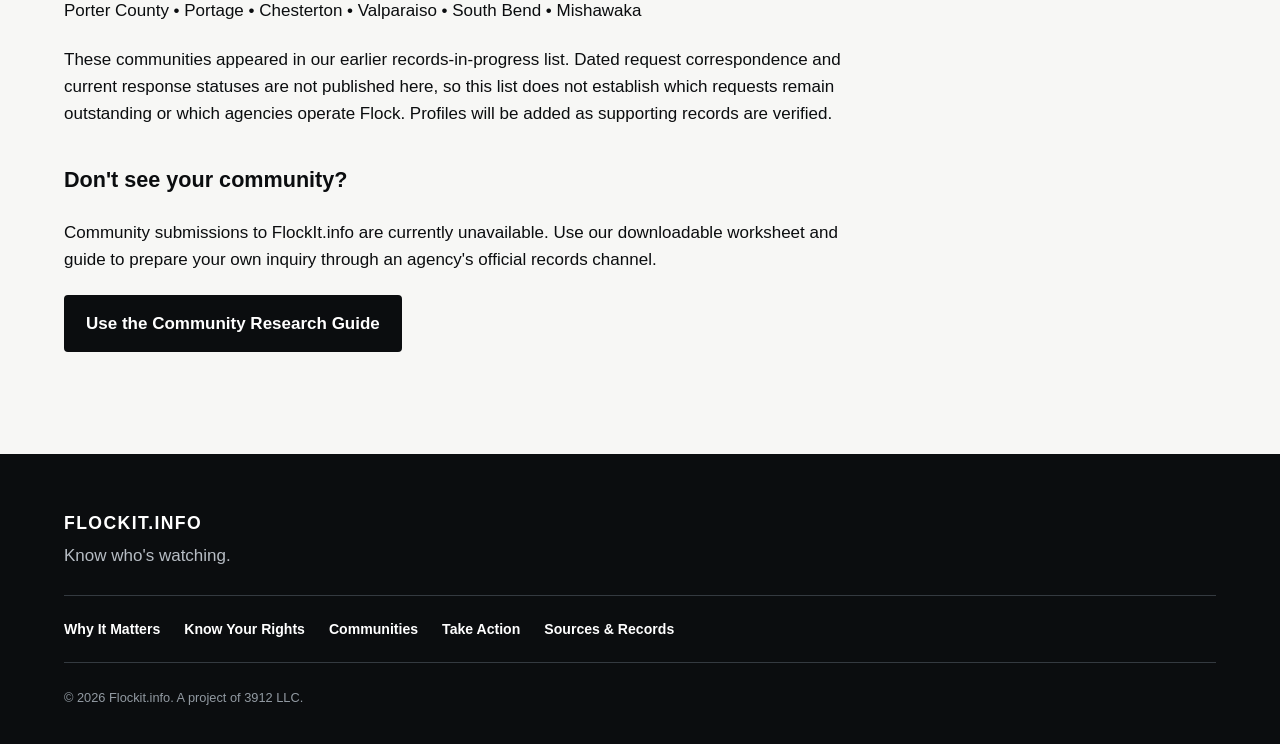
==== commit d63192c1: "Add verified La Porte and LPCSO records summaries to communities draft" ====
--- a/communities.html
+++ b/communities.html
@@ -76,10 +76,14 @@
 
 <h3><a href="michigan-city.html">Michigan City</a></h3>
 
-<h3>Records in Progress</h3>
+<h3>Additional records received</h3>
+<p><strong>City of La Porte:</strong> Public records include an INDOT agreement and a permit packet containing a signed 2023 Flock order for 11 cameras. The order specifies a 60-month initial term and 24-month renewals. Current deployment, payment history, and applicable later amendments have not been independently established.</p>
+<p><strong>LaPorte County Sheriff's Office:</strong> Records include Policy 426, six distinct invoice numbers, an eight-entry installed-camera tracker dated September 23, 2026, and sharing, usage-category, and audit-event exports. The exports do not by themselves establish investigation outcomes or the full contractual terms. The agency has indicated its production is complete; the available documents still leave questions about retention settings, contract terms, and funding.</p>
+<p>These are summaries of records reviewed, not findings that every contracted camera is currently operational. Supporting document downloads and dedicated profiles are being prepared for publication.</p>
+<h3>Other records in progress</h3>
 
 <p>
-  LaPorte County • City of LaPorte • Porter County • Portage • Chesterton • Valparaiso • South Bend • Mishawaka
+  Porter County • Portage • Chesterton • Valparaiso • South Bend • Mishawaka
 </p>
 
 <p>
